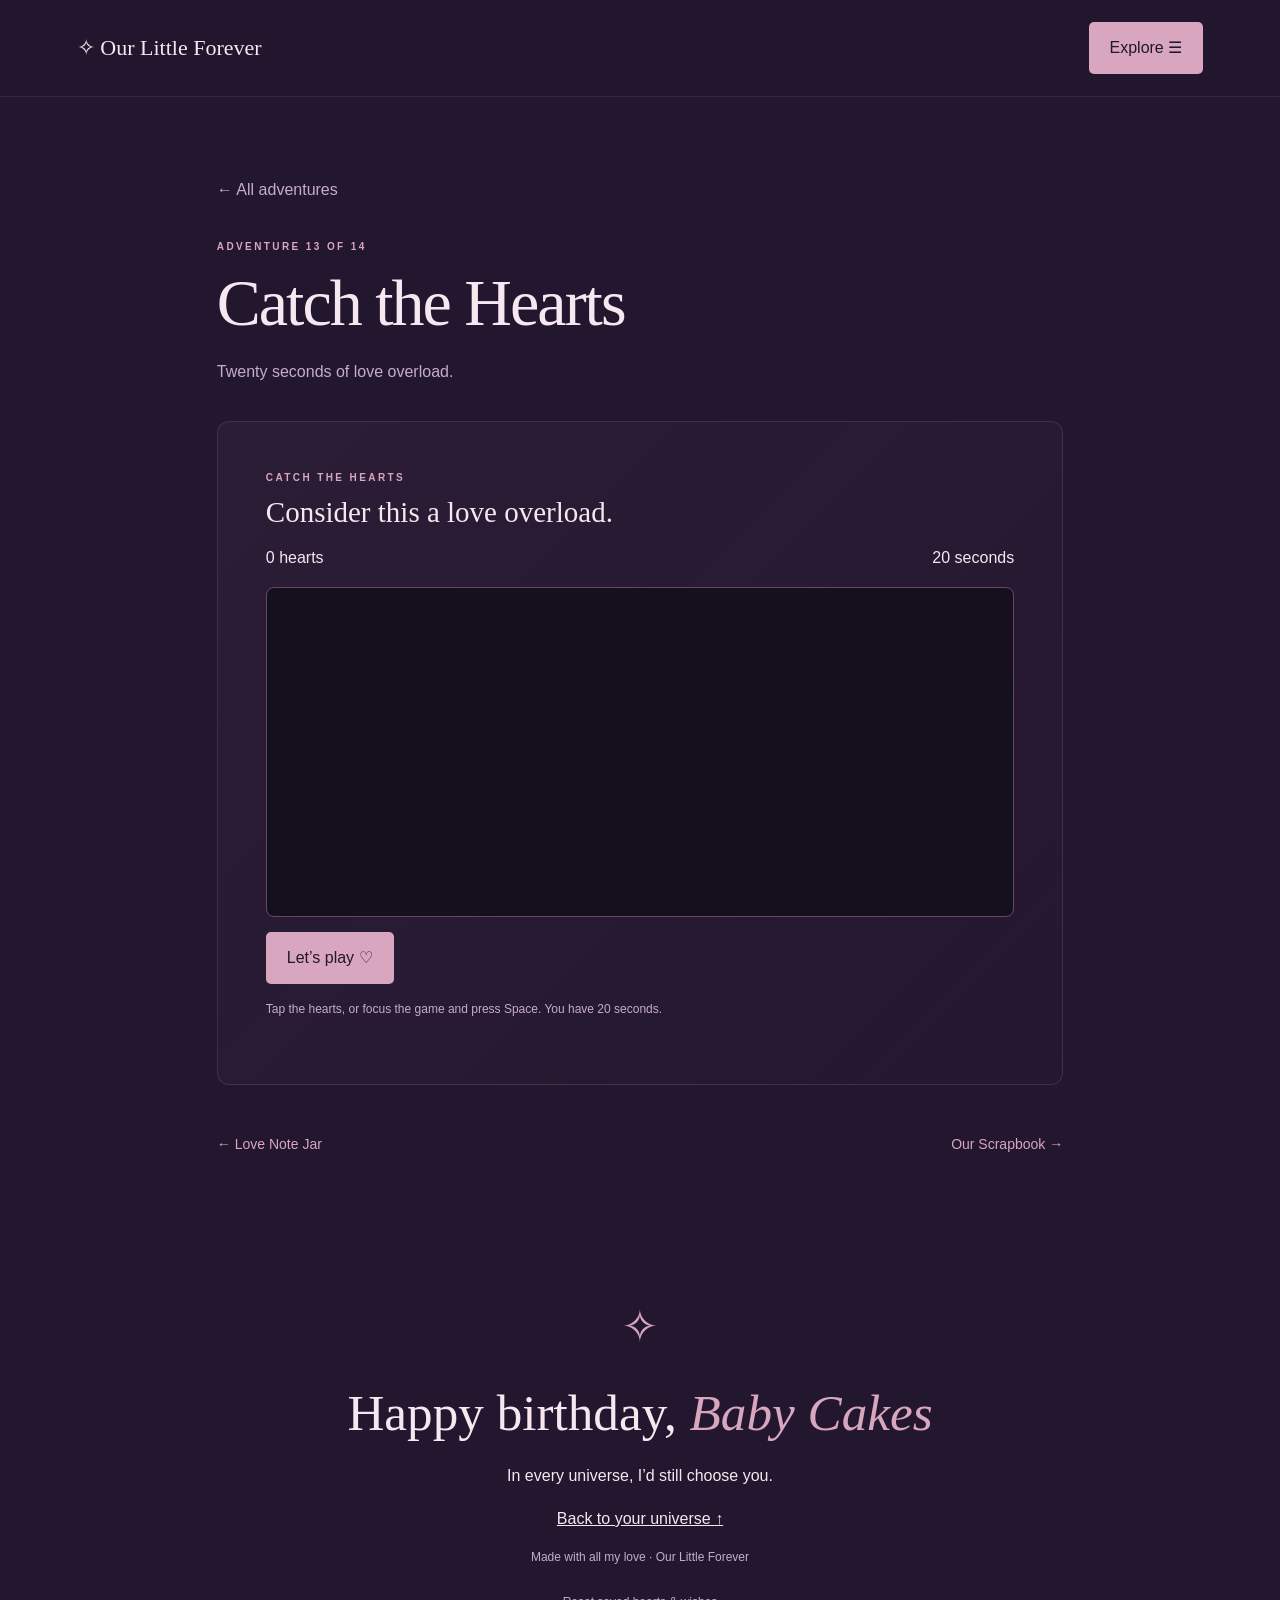
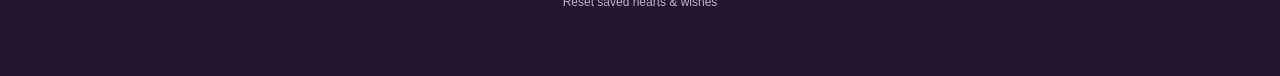
==== catch-hearts.html @ 3fb899c7 "Give all 14 birthday experiences separate pages and add adventure navigation" ====
<!doctype html><html lang="en"><head><meta charset="utf-8"><meta name="viewport" content="width=device-width,initial-scale=1"><meta name="theme-color" content="#22172E"><meta name="description" content="A birthday universe for Baby Cakes. Fourteen little ways to say I love you."><title>Catch the Hearts · Our Little Forever</title><link rel="stylesheet" href="style.css"></head><body><a class="skip" href="#main">Skip to content</a><header><a class="brand" href="index.html">✧ Our Little Forever</a><button id="menu" aria-expanded="false" aria-controls="nav">Explore ☰</button><nav id="nav"><a href="index.html">Home</a><a href="garden.html">Compliment Garden</a><a href="reasons.html">100 Reasons I Love You</a><a href="quiz.html">The Us Quiz</a><a href="wheel.html">Spin for Romance</a><a href="surprise.html">Birthday Surprise</a><a href="wrapped.html">Our Love Wrapped</a><a href="story.html">Our Love Story</a><a href="voice.html">Voice Messages</a><a href="photos.html">Then & Now</a><a href="wishes.html">Wishing Well</a><a href="constellation.html">Our Constellation</a><a href="notes.html">Love Note Jar</a><a href="catch-hearts.html" aria-current="page">Catch the Hearts</a><a href="scrapbook.html">Our Scrapbook</a></nav></header><main id="main"><section class="section experience-page"><a class="back-link" href="index.html#experiences">← All adventures</a><p class="eyebrow">ADVENTURE 13 OF 14</p><h1>Catch the Hearts</h1><p class="page-intro">Twenty seconds of love overload.</p><article class="card"><p class="tag">CATCH THE HEARTS</p><h3>Consider this a love overload.</h3><div class="row"><span id="game-score">0 hearts</span><span id="game-time">20 seconds</span></div><div id="arena" tabindex="0" aria-label="Heart catching game: tap hearts or press Space when a heart appears"></div><button id="start-game">Let’s play ♡</button><p class="tiny">Tap the hearts, or focus the game and press Space. You have 20 seconds.</p><p id="game-result" aria-live="polite"></p></article><nav class="page-turns" aria-label="Adventure navigation"><a href="notes.html">← Love Note Jar</a><a href="scrapbook.html">Our Scrapbook →</a></nav></section><footer><span>✧</span><h2>Happy birthday, <em data-name>Baby Cakes.</em></h2><p>In every universe, I’d still choose you.</p><a href="index.html">Back to your universe ↑</a><p class="tiny">Made with all my love · Our Little Forever</p><button id="reset">Reset saved hearts & wishes</button></footer></main><div id="toast" role="status"></div><script src="content.js"></script><script src="app.js"></script></body></html>
---- style.css ----
:root{--night:#22172E;--plum:#68446C;--rose:#D8A6BE;--cream:#F7E7F0;--muted:#c6adca}*{box-sizing:border-box}html{scroll-behavior:smooth;scroll-padding-top:90px}body{margin:0;background:var(--night);color:var(--cream);font:16px/1.65 'Segoe UI',sans-serif}h1,h2,h3,p{margin-top:0}h1,h2,h3{font-family:Georgia,serif;font-weight:400;line-height:1.15}h1{font-size:clamp(42px,5.4vw,78px);letter-spacing:-2px}h2{font-size:clamp(34px,4vw,52px);margin-bottom:36px}h3{font-size:29px;margin-bottom:16px}em{font-weight:400;color:var(--rose)}a{color:inherit}button,.button,select{font:inherit}button,.button{background:var(--rose);color:var(--night);border:1px solid transparent;padding:12px 20px;border-radius:5px;cursor:pointer;text-decoration:none;display:inline-block;min-height:46px}button:hover,.button:hover{background:var(--cream)}button:disabled{opacity:.45;cursor:default}button:focus-visible,a:focus-visible,input:focus-visible,textarea:focus-visible,select:focus-visible{outline:3px solid var(--rose);outline-offset:4px}header{position:sticky;top:0;z-index:20;background:#22172ef2;backdrop-filter:blur(15px);border-bottom:1px solid #ffffff13;padding:22px 6%;display:flex;justify-content:space-between;align-items:center}.brand{font:22px Georgia;text-decoration:none}nav{display:flex;gap:28px}nav a{font-size:13px;text-decoration:none;color:var(--muted)}#menu{display:none}.hero{max-width:1400px;margin:auto;min-height:670px;padding:90px 6% 70px;display:grid;grid-template-columns:1.2fr 1fr;align-items:center;gap:40px}.eyebrow,.tag{font-size:10px;letter-spacing:2.4px;color:var(--rose);font-weight:600}.intro{color:var(--muted);max-width:420px;margin:25px 0 30px}.button span{margin-left:25px}.tiny{font-size:12px;color:var(--muted);margin-top:16px}.moon-art{position:relative;aspect-ratio:1;display:grid;place-items:center;background:radial-gradient(ellipse,#68446c55,transparent 65%)}.moon{width:62%;height:62%;border-radius:50%;box-shadow:inset 30px -15px 40px #fff3,inset -30px -30px 60px #68446c,0 0 70px #d8a6be15;background:radial-gradient(circle at 30% 30%,#f7e7f0,#d8a6be 40%,#68446c 90%);position:relative}.moon:after{content:'';position:absolute;inset:-1px;border-radius:50%;background:#22172e;transform:translate(22%,-11%);box-shadow:-15px 15px 25px #22172e55}.orbit{position:absolute;width:95%;height:80%;border:1px solid #d8a6be22;border-radius:50%;transform:rotate(-35deg)}.o2{transform:rotate(35deg);height:95%;width:80%}.s{position:absolute;color:var(--rose);font-size:30px}.s1{top:8%;left:20%}.s2{right:3%;top:45%}.s3{bottom:15%;left:5%}.moon-art p{position:absolute;bottom:4%;font:italic 17px Georgia;color:var(--rose)}.seal{position:absolute;bottom:16%;right:6%;border:1px solid #d8a6be66;border-radius:50%;padding:22px;text-align:center;font-size:9px;letter-spacing:2px;transform:rotate(12deg)}.ribbon{border-block:1px solid #d8a6be33;padding:18px;text-align:center;font-size:10px;letter-spacing:2px;color:var(--rose)}.ribbon span{margin:0 40px}.section{padding:80px 6% 0;max-width:1400px;margin:auto}.grid{display:grid;grid-template-columns:1fr 1fr;gap:24px}.card{border:1px solid #d8a6be26;background:linear-gradient(135deg,#68446c21,#68446c08);border-radius:12px;padding:32px;margin-bottom:24px;min-width:0;scroll-margin-top:100px}.card>p:not(.tag):not(.response){color:var(--muted)}.row{display:flex;align-items:center;justify-content:space-between;gap:16px;flex-wrap:wrap}.flowers{display:flex;justify-content:space-around;align-items:end;min-height:170px}.flowers button{background:transparent;color:var(--rose);font-size:55px;position:relative;padding:0 10px 38px;transition:transform .3s}.flowers button:after{content:'';position:absolute;width:2px;height:45px;bottom:0;left:50%;background:#8e9c84}.flowers button:hover{transform:translateY(-10px)}.response{color:var(--rose);font:italic 20px/1.5 Georgia;min-height:30px}.jar-card{text-align:center}.jar{border:2px solid #d8a6be77;border-top:9px solid var(--plum);border-radius:12px 12px 30px 30px;width:100px;margin:15px auto 25px;color:var(--rose);font-size:24px;line-height:1.3;transform:rotate(-7deg);padding:12px}.heart-grid{display:grid;grid-template-columns:repeat(10,1fr);gap:8px;margin:25px 0}.heart-grid button{background:#68446c33;border:1px solid #d8a6be26;color:var(--rose);padding:10px 2px;font-size:13px}.heart-grid button.collected{background:var(--rose);color:var(--night)}select{background:var(--night);color:var(--cream);padding:8px;border:1px solid var(--plum);border-radius:4px}.cinema{background:radial-gradient(ellipse at top right,#68446c88,transparent 70%),#18111f}.movie-art{height:170px;text-align:center;color:#d8a6be99;font:70px/.8 Georgia;letter-spacing:15px}.movie-title{font-size:48px;font-style:italic}.wrapped{background:linear-gradient(145deg,#d8a6be,#68446c);color:var(--night)}.wrapped .tag,.wrapped>p:not(.tag):not(.response){color:var(--night)}.wrapped h3{font-size:43px}.wrapped-num{font-size:110px;font-weight:800;line-height:1;letter-spacing:-8px;margin:25px 0}.wrapped button{background:var(--night);color:var(--cream)}.wrapped .tiny{color:var(--cream)}.comparison{height:260px;position:relative;border-radius:8px;overflow:hidden}.photo{position:absolute;inset:0;display:grid;place-items:center;text-align:center;background:radial-gradient(circle at 70% 20%,#d8a6be 0,transparent 35%),linear-gradient(35deg,#68446c,#30233d);background-size:cover;background-position:center;font:24px Georgia;color:var(--cream)}#before{clip-path:inset(0 50% 0 0);background-color:#68446c;background-image:linear-gradient(135deg,#30233d,#a47b9d)}.slider-label{display:block;margin-top:18px}input[type=range]{width:100%;accent-color:var(--rose)}audio{width:100%;margin:8px 0 20px}.upload{display:block;border:1px dashed var(--plum);padding:15px;border-radius:5px}.upload input{width:100%;margin-top:10px}.book{background:var(--cream);color:var(--night);min-height:280px;border-radius:3px 12px 12px 3px;box-shadow:inset 10px 0 15px #22172e22,8px 8px #68446c55;padding:35px;display:grid;grid-template-columns:1fr 1fr;gap:35px;transition:transform .25s,opacity .25s;transform-origin:left}.book.turn{transform:rotateY(-12deg);opacity:.3}.book-art{display:grid;place-items:center;min-height:190px;background:linear-gradient(135deg,#68446c,#d8a6be);color:var(--cream);font:70px Georgia;transform:rotate(-3deg);border:10px solid white;box-shadow:0 5px 15px #22172e33;background-size:cover;background-position:center}.book-controls{margin-top:28px}.wheel-wrap{position:relative;width:220px;margin:22px auto}.pointer{position:absolute;top:-20px;left:100px;z-index:1;color:var(--cream)}.wheel{aspect-ratio:1;border:8px solid #f7e7f022;border-radius:50%;display:grid;place-items:center;background:conic-gradient(#d8a6be 0 60deg,#68446c 60deg 120deg,#f7e7f0 120deg 180deg,#a778a7 180deg 240deg,#d8a6be 240deg 300deg,#68446c 300deg);transition:transform 3s cubic-bezier(.15,.8,.2,1)}.wheel span{background:var(--night);border-radius:50%;width:100px;height:100px;display:grid;place-items:center;text-align:center;font-size:12px;line-height:1.4}.scratch{position:relative;height:160px;background:var(--cream);color:var(--night);border-radius:8px;overflow:hidden;margin:20px 0}.scratch>div{position:absolute;inset:0;display:grid;place-items:center;text-align:center;padding:20px;font:24px Georgia}.scratch canvas{position:absolute;width:100%;height:100%;touch-action:none;cursor:crosshair}#arena{height:220px;position:relative;overflow:hidden;background:#15101d;border:1px solid #68446c;border-radius:8px;margin:15px 0}#arena button{position:absolute;background:transparent;color:var(--rose);font-size:32px;padding:0;width:48px;height:48px}#quiz button{display:block;width:100%;text-align:left;margin:8px 0;background:#68446c55;color:var(--cream);border-color:#d8a6be33}#quiz .correct{border-color:#bad4a9}textarea{width:100%;background:#22172e;color:var(--cream);border:1px solid var(--plum);padding:15px;min-height:110px;border-radius:6px;font:inherit;display:block;margin:12px 0}#wish-list{padding-left:20px;overflow-wrap:anywhere}#wish-list li{margin:12px 0}#wish-list button{padding:2px 10px;min-height:30px;margin-left:12px;background:transparent;color:var(--rose);border-color:var(--plum);font-size:12px}.constellation svg{width:100%;height:220px;filter:drop-shadow(0 0 7px #d8a6be77)}svg path{fill:none;stroke:#d8a6be88}svg circle{fill:var(--cream)}svg text{fill:var(--rose);font:22px Georgia}footer{text-align:center;padding:110px 20px 50px}footer>span{font-size:45px;color:var(--rose)}footer h2{margin:20px 0}footer #reset{background:transparent;color:var(--muted);font-size:12px;padding:5px}.skip{position:fixed;top:-80px;z-index:99;background:var(--cream);color:var(--night);padding:12px}.skip:focus{top:0}#toast{position:fixed;bottom:20px;left:50%;transform:translateX(-50%);max-width:90%;background:var(--cream);color:var(--night);padding:10px 20px;border-radius:6px;z-index:99;display:none}@media(max-width:700px){header{padding:16px 5%}.brand{font-size:18px}#menu{display:block;padding:7px 10px;font-size:12px;min-height:40px}nav{display:none;position:absolute;top:73px;left:0;right:0;padding:22px;background:var(--night);flex-wrap:wrap}nav.open{display:flex}.hero{padding:55px 6% 35px;grid-template-columns:1fr;gap:5px}.hero h1{font-size:45px;letter-spacing:-1.5px}.moon-art{max-width:360px;width:100%;margin:auto}.hero .tiny{margin-bottom:0}.ribbon{font-size:8px}.ribbon span{margin:0 8px}.section{padding-top:55px}.grid{grid-template-columns:1fr;gap:0}.card{padding:24px}.heart-grid{grid-template-columns:repeat(5,1fr)}.book{padding:25px;grid-template-columns:1fr;gap:20px}.book-art{min-height:160px}.book-controls button{padding:10px;font-size:13px}h2{margin-bottom:25px}footer{padding-top:70px}}@media(prefers-reduced-motion:reduce){html{scroll-behavior:auto}*,*:before,*:after{animation:none!important;transition:none!important}}

/* Separate adventure pages */
header{flex-wrap:wrap}#menu{display:block}#nav{display:none;flex-basis:100%;padding-top:20px;gap:8px;flex-wrap:wrap;max-height:65vh;overflow-y:auto}#nav.open{display:flex}#nav a{padding:9px 12px;border:1px solid #d8a6be26;border-radius:5px}#nav a[aria-current=page]{background:var(--rose);color:var(--night)}.destinations{display:grid;grid-template-columns:repeat(3,1fr);gap:22px}.destination{display:flex;flex-direction:column;border:1px solid #d8a6be33;border-radius:12px;background:linear-gradient(145deg,#68446c44,#22172e);padding:28px;text-decoration:none;transition:transform .2s,border-color .2s}.destination:hover{transform:translateY(-4px);border-color:var(--rose)}.destination-symbol{font:46px Georgia;color:var(--rose);margin-bottom:22px}.destination h3{margin-top:15px}.destination p{color:var(--muted);font-size:14px;flex:1}.destination-link{color:var(--rose);font-size:13px}.experience-page{max-width:1000px;min-height:65vh}.experience-page>h1{font-size:clamp(40px,6vw,66px);margin-bottom:18px}.experience-page>.card{margin-top:35px;padding:clamp(24px,4vw,48px)}.back-link{display:inline-block;color:var(--muted);margin-bottom:35px;text-decoration:none}.page-intro{color:var(--muted)}.page-turns{display:flex;justify-content:space-between;gap:20px;position:static;background:transparent;padding:24px 0}.page-turns a{color:var(--rose);font-size:14px;text-decoration:none;max-width:48%}.experience-page .comparison{height:400px}.experience-page #arena{height:330px}.experience-page .flowers{min-height:220px}.experience-page .cinema .movie-art{height:230px}.experience-page .wrapped{max-width:650px;margin-inline:auto}.experience-page .wheel-wrap{width:260px}.experience-page .pointer{left:120px}.experience-page .constellation svg{height:300px}@media(max-width:700px){#nav{position:static;padding:18px 0 0}#nav a{font-size:12px}.destinations{grid-template-columns:1fr 1fr;gap:12px}.destination{padding:20px}.destination h3{font-size:23px}.destination-symbol{font-size:36px}.experience-page .comparison{height:280px}.page-turns{display:flex}.experience-page{padding-top:35px}}@media(max-width:380px){.destinations{grid-template-columns:1fr}}
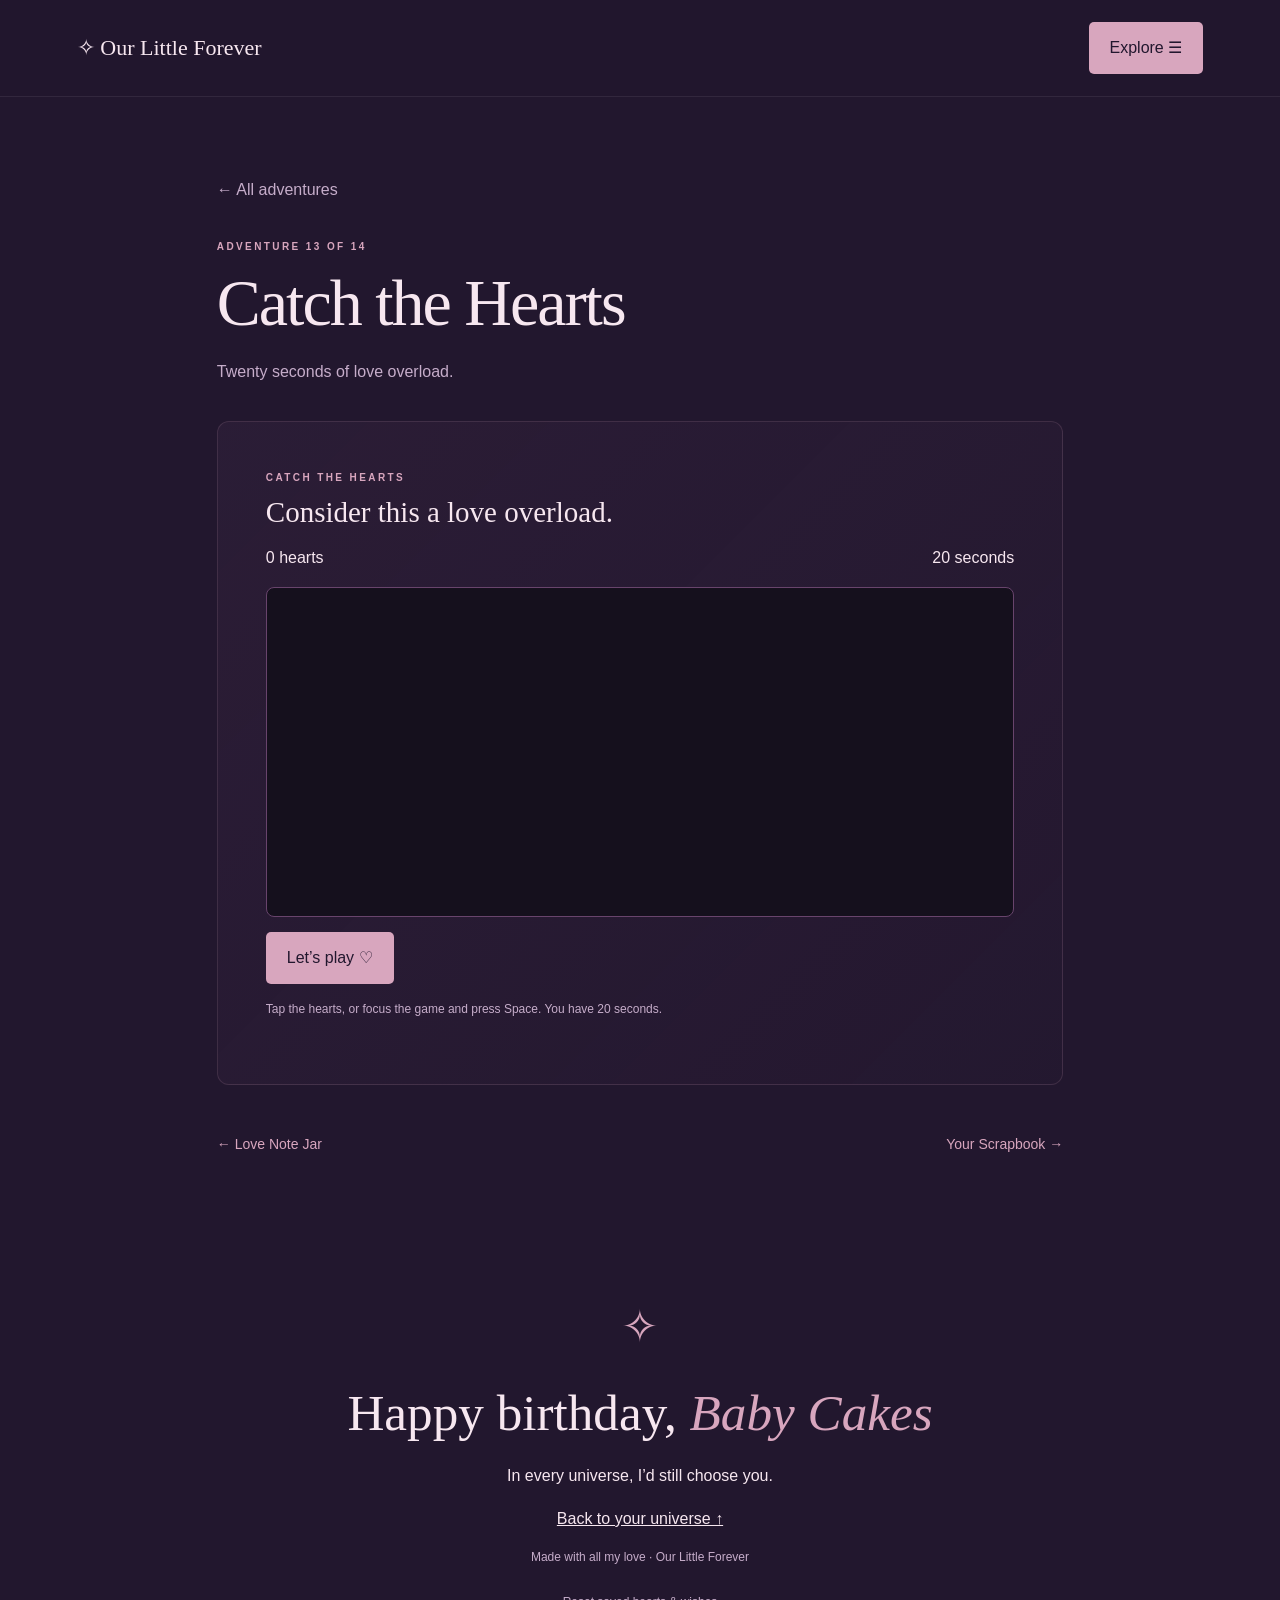
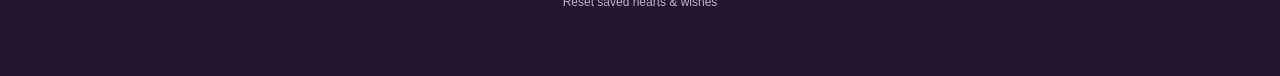
==== commit 2422210f: "Center birthday pages on her while preserving Our Love Story" ====
--- a/catch-hearts.html
+++ b/catch-hearts.html
@@ -1 +1 @@
-<!doctype html><html lang="en"><head><meta charset="utf-8"><meta name="viewport" content="width=device-width,initial-scale=1"><meta name="theme-color" content="#22172E"><meta name="description" content="A birthday universe for Baby Cakes. Fourteen little ways to say I love you."><title>Catch the Hearts · Our Little Forever</title><link rel="stylesheet" href="style.css"></head><body><a class="skip" href="#main">Skip to content</a><header><a class="brand" href="index.html">✧ Our Little Forever</a><button id="menu" aria-expanded="false" aria-controls="nav">Explore ☰</button><nav id="nav"><a href="index.html">Home</a><a href="garden.html">Compliment Garden</a><a href="reasons.html">100 Reasons I Love You</a><a href="quiz.html">The Us Quiz</a><a href="wheel.html">Spin for Romance</a><a href="surprise.html">Birthday Surprise</a><a href="wrapped.html">Our Love Wrapped</a><a href="story.html">Our Love Story</a><a href="voice.html">Voice Messages</a><a href="photos.html">Then & Now</a><a href="wishes.html">Wishing Well</a><a href="constellation.html">Our Constellation</a><a href="notes.html">Love Note Jar</a><a href="catch-hearts.html" aria-current="page">Catch the Hearts</a><a href="scrapbook.html">Our Scrapbook</a></nav></header><main id="main"><section class="section experience-page"><a class="back-link" href="index.html#experiences">← All adventures</a><p class="eyebrow">ADVENTURE 13 OF 14</p><h1>Catch the Hearts</h1><p class="page-intro">Twenty seconds of love overload.</p><article class="card"><p class="tag">CATCH THE HEARTS</p><h3>Consider this a love overload.</h3><div class="row"><span id="game-score">0 hearts</span><span id="game-time">20 seconds</span></div><div id="arena" tabindex="0" aria-label="Heart catching game: tap hearts or press Space when a heart appears"></div><button id="start-game">Let’s play ♡</button><p class="tiny">Tap the hearts, or focus the game and press Space. You have 20 seconds.</p><p id="game-result" aria-live="polite"></p></article><nav class="page-turns" aria-label="Adventure navigation"><a href="notes.html">← Love Note Jar</a><a href="scrapbook.html">Our Scrapbook →</a></nav></section><footer><span>✧</span><h2>Happy birthday, <em data-name>Baby Cakes.</em></h2><p>In every universe, I’d still choose you.</p><a href="index.html">Back to your universe ↑</a><p class="tiny">Made with all my love · Our Little Forever</p><button id="reset">Reset saved hearts & wishes</button></footer></main><div id="toast" role="status"></div><script src="content.js"></script><script src="app.js"></script></body></html>+<!doctype html><html lang="en"><head><meta charset="utf-8"><meta name="viewport" content="width=device-width,initial-scale=1"><meta name="theme-color" content="#22172E"><meta name="description" content="A birthday universe for Baby Cakes. Fourteen little ways to say I love you."><title>Catch the Hearts · Our Little Forever</title><link rel="stylesheet" href="style.css"></head><body><a class="skip" href="#main">Skip to content</a><header><a class="brand" href="index.html">✧ Our Little Forever</a><button id="menu" aria-expanded="false" aria-controls="nav">Explore ☰</button><nav id="nav"><a href="index.html">Home</a><a href="garden.html">Compliment Garden</a><a href="reasons.html">100 Reasons I Love You</a><a href="quiz.html">Your Birthday Quiz</a><a href="wheel.html">Spin for Romance</a><a href="surprise.html">Birthday Surprise</a><a href="wrapped.html">Your Birthday Wrapped</a><a href="story.html">Our Love Story</a><a href="voice.html">Voice Messages</a><a href="photos.html">Then & Now</a><a href="wishes.html">Wishing Well</a><a href="constellation.html">Your Birthday Stars</a><a href="notes.html">Love Note Jar</a><a href="catch-hearts.html" aria-current="page">Catch the Hearts</a><a href="scrapbook.html">Your Scrapbook</a></nav></header><main id="main"><section class="section experience-page"><a class="back-link" href="index.html#experiences">← All adventures</a><p class="eyebrow">ADVENTURE 13 OF 14</p><h1>Catch the Hearts</h1><p class="page-intro">Twenty seconds of love overload.</p><article class="card"><p class="tag">CATCH THE HEARTS</p><h3>Consider this a love overload.</h3><div class="row"><span id="game-score">0 hearts</span><span id="game-time">20 seconds</span></div><div id="arena" tabindex="0" aria-label="Heart catching game: tap hearts or press Space when a heart appears"></div><button id="start-game">Let’s play ♡</button><p class="tiny">Tap the hearts, or focus the game and press Space. You have 20 seconds.</p><p id="game-result" aria-live="polite"></p></article><nav class="page-turns" aria-label="Adventure navigation"><a href="notes.html">← Love Note Jar</a><a href="scrapbook.html">Your Scrapbook →</a></nav></section><footer><span>✧</span><h2>Happy birthday, <em data-name>Baby Cakes.</em></h2><p>In every universe, I’d still choose you.</p><a href="index.html">Back to your universe ↑</a><p class="tiny">Made with all my love · Our Little Forever</p><button id="reset">Reset saved hearts & wishes</button></footer></main><div id="toast" role="status"></div><script src="content.js?v=all-about-you-1"></script><script src="app.js?v=all-about-you-1"></script></body></html>
--- a/style.css
+++ b/style.css
@@ -2,3 +2,4 @@
 
 /* Separate adventure pages */
 header{flex-wrap:wrap}#menu{display:block}#nav{display:none;flex-basis:100%;padding-top:20px;gap:8px;flex-wrap:wrap;max-height:65vh;overflow-y:auto}#nav.open{display:flex}#nav a{padding:9px 12px;border:1px solid #d8a6be26;border-radius:5px}#nav a[aria-current=page]{background:var(--rose);color:var(--night)}.destinations{display:grid;grid-template-columns:repeat(3,1fr);gap:22px}.destination{display:flex;flex-direction:column;border:1px solid #d8a6be33;border-radius:12px;background:linear-gradient(145deg,#68446c44,#22172e);padding:28px;text-decoration:none;transition:transform .2s,border-color .2s}.destination:hover{transform:translateY(-4px);border-color:var(--rose)}.destination-symbol{font:46px Georgia;color:var(--rose);margin-bottom:22px}.destination h3{margin-top:15px}.destination p{color:var(--muted);font-size:14px;flex:1}.destination-link{color:var(--rose);font-size:13px}.experience-page{max-width:1000px;min-height:65vh}.experience-page>h1{font-size:clamp(40px,6vw,66px);margin-bottom:18px}.experience-page>.card{margin-top:35px;padding:clamp(24px,4vw,48px)}.back-link{display:inline-block;color:var(--muted);margin-bottom:35px;text-decoration:none}.page-intro{color:var(--muted)}.page-turns{display:flex;justify-content:space-between;gap:20px;position:static;background:transparent;padding:24px 0}.page-turns a{color:var(--rose);font-size:14px;text-decoration:none;max-width:48%}.experience-page .comparison{height:400px}.experience-page #arena{height:330px}.experience-page .flowers{min-height:220px}.experience-page .cinema .movie-art{height:230px}.experience-page .wrapped{max-width:650px;margin-inline:auto}.experience-page .wheel-wrap{width:260px}.experience-page .pointer{left:120px}.experience-page .constellation svg{height:300px}@media(max-width:700px){#nav{position:static;padding:18px 0 0}#nav a{font-size:12px}.destinations{grid-template-columns:1fr 1fr;gap:12px}.destination{padding:20px}.destination h3{font-size:23px}.destination-symbol{font-size:36px}.experience-page .comparison{height:280px}.page-turns{display:flex}.experience-page{padding-top:35px}}@media(max-width:380px){.destinations{grid-template-columns:1fr}}
+.birthday-stars canvas,.birth-sky canvas{display:block;width:100%;height:auto;border:1px solid #d8a6be33;border-radius:12px;margin:24px 0}.birth-sky input[type=range]{margin:20px 0 0}.birth-sky label{display:block}.sky-orientation{font-size:13px;color:var(--muted)}.sky-toggle{margin:20px 0}.sky-toggle input{accent-color:var(--rose)}details{border-top:1px solid #d8a6be33;padding-top:18px;margin-top:22px}summary{cursor:pointer;color:var(--rose)}details p{font-size:14px;color:var(--muted);margin-top:15px}details a{color:var(--rose)}
